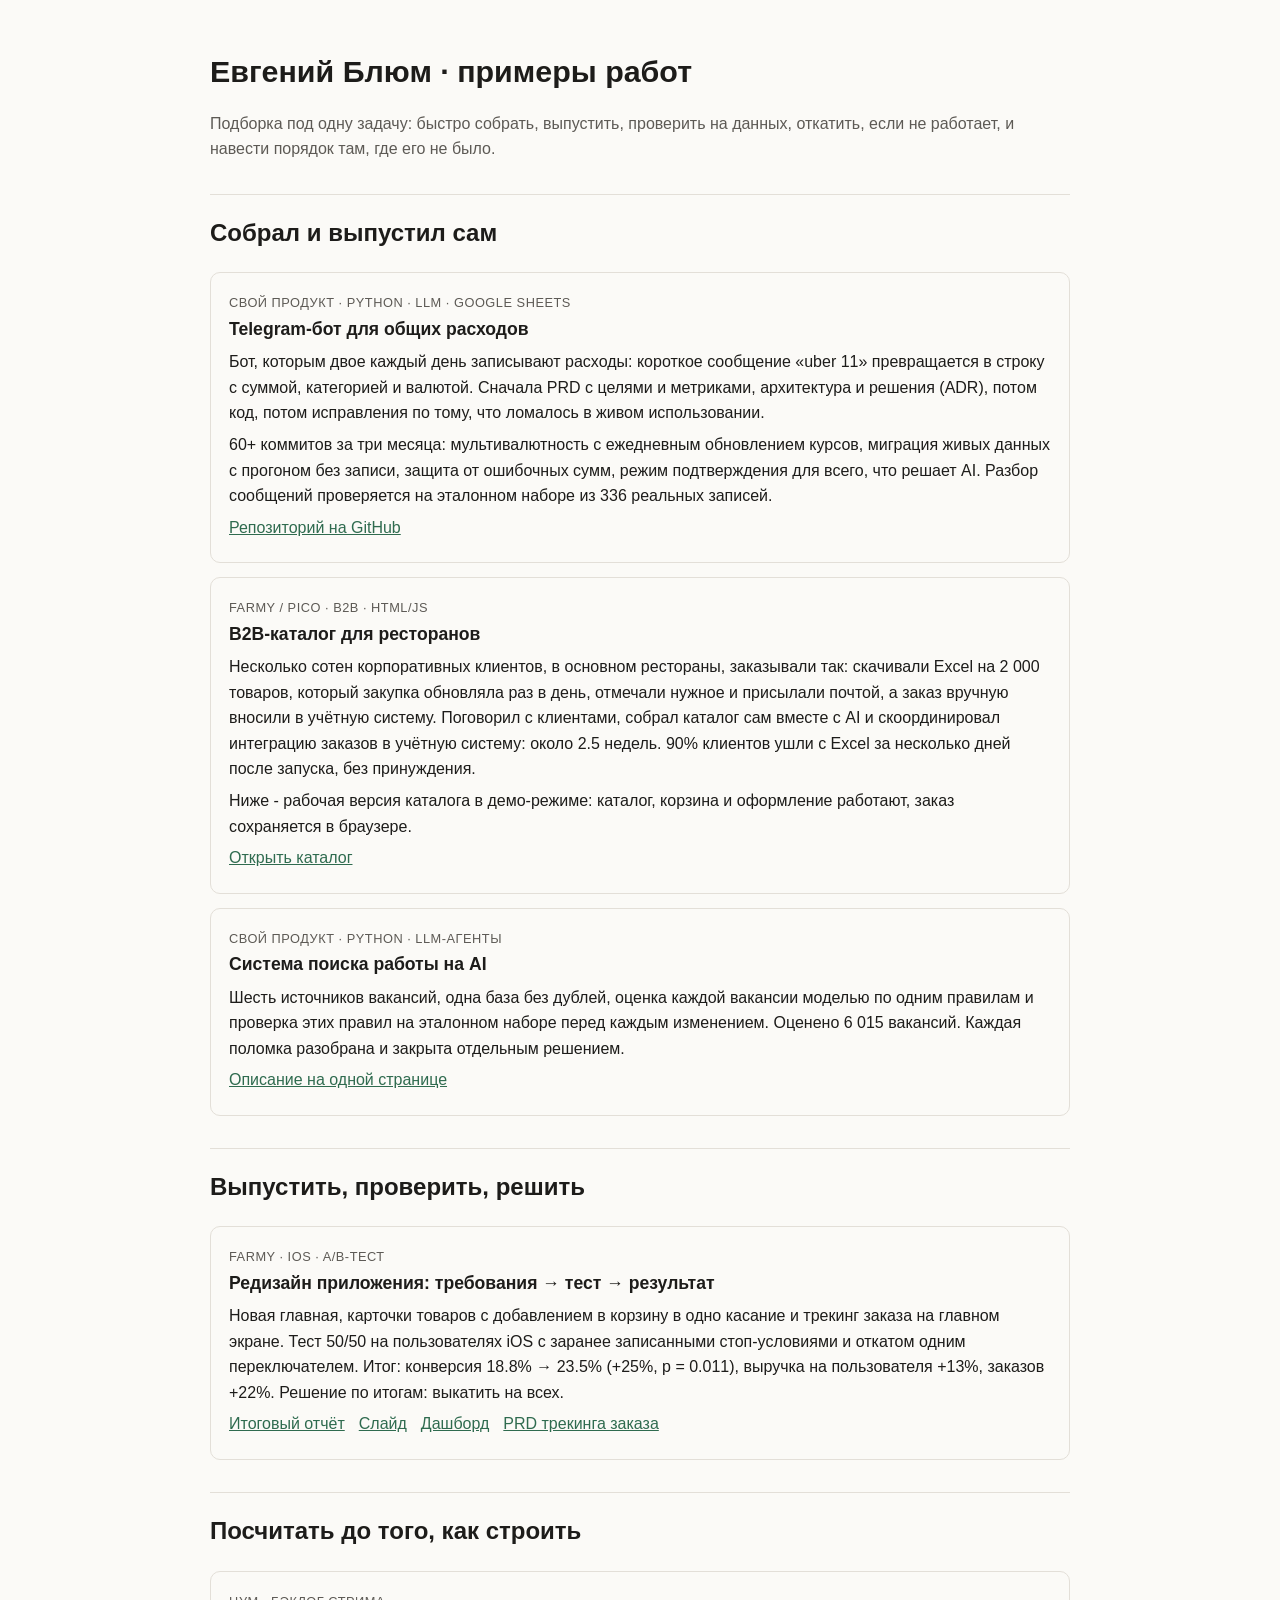
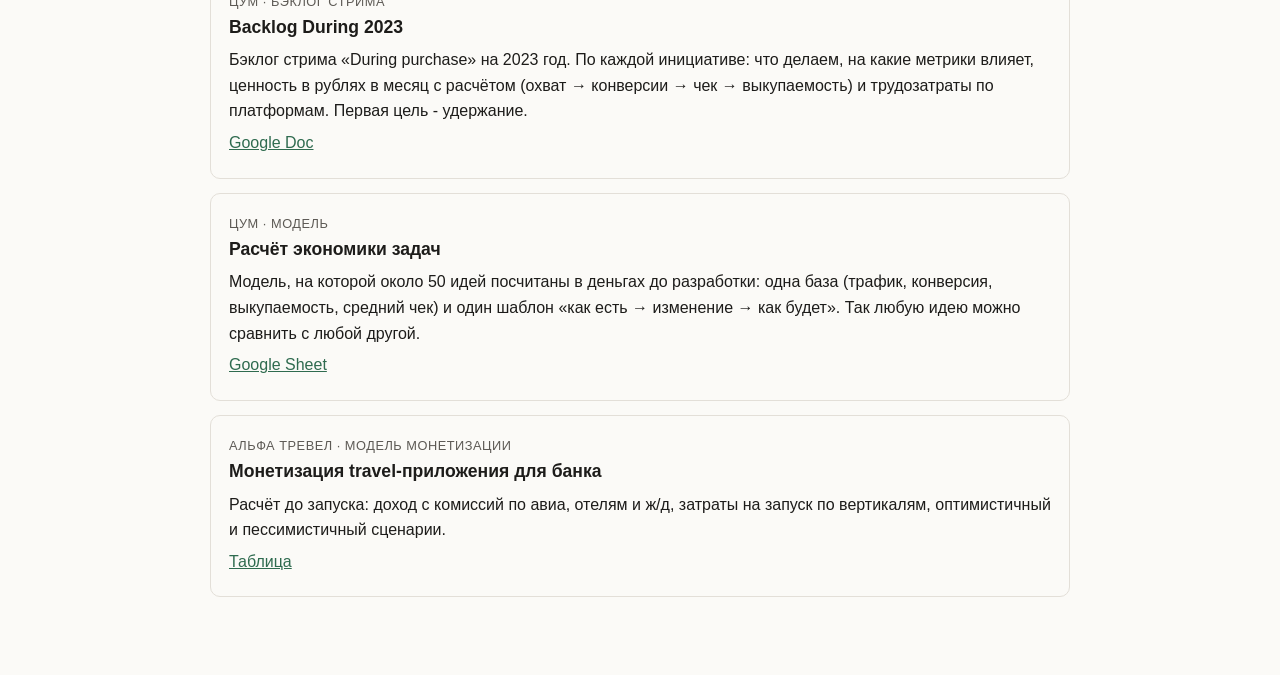
==== index.html @ 43af3b4d "Portfolio: work samples" ====
<!doctype html>
<html lang="ru">
<head>
<meta charset="utf-8">
<meta name="viewport" content="width=device-width, initial-scale=1">
<title>Евгений Блюм · примеры работ</title>
<link rel="stylesheet" href="doc.css">
<style>
.item{border:1px solid var(--line);border-radius:10px;padding:16px 18px;margin:14px 0}
.item h3{margin:0 0 6px;font-size:1.1rem}
.item p{margin:6px 0}
.links a{margin-right:14px;white-space:nowrap}
.lead{color:var(--muted)}
.tag{font-size:.8rem;color:var(--muted);text-transform:uppercase;letter-spacing:.04em}
</style>
</head>
<body>
<main>
<h1>Евгений Блюм · примеры работ</h1>
<p class="lead">Подборка под одну задачу: быстро собрать, выпустить, проверить на данных, откатить, если не работает, и навести порядок там, где его не было.</p>

<h2>Собрал и выпустил сам</h2>

<div class="item">
<span class="tag">Свой продукт · Python · LLM · Google Sheets</span>
<h3>Telegram-бот для общих расходов</h3>
<p>Бот, которым двое каждый день записывают расходы: короткое сообщение «uber 11» превращается в строку с суммой, категорией и валютой. Сначала PRD с целями и метриками, архитектура и решения (ADR), потом код, потом исправления по тому, что ломалось в живом использовании.</p>
<p>60+ коммитов за три месяца: мультивалютность с ежедневным обновлением курсов, миграция живых данных с прогоном без записи, защита от ошибочных сумм, режим подтверждения для всего, что решает AI. Разбор сообщений проверяется на эталонном наборе из 336 реальных записей.</p>
<p class="links"><a href="https://github.com/tatah607/expenses-bot">Репозиторий на GitHub</a></p>
</div>

<div class="item">
<span class="tag">Farmy / Pico · B2B · HTML/JS</span>
<h3>B2B-каталог для ресторанов</h3>
<p>Несколько сотен корпоративных клиентов, в основном рестораны, заказывали так: скачивали Excel на 2 000 товаров, который закупка обновляла раз в день, отмечали нужное и присылали почтой, а заказ вручную вносили в учётную систему. Поговорил с клиентами, собрал каталог сам вместе с AI и скоординировал интеграцию заказов в учётную систему: около 2.5 недель. 90% клиентов ушли с Excel за несколько дней после запуска, без принуждения.</p>
<p>Ниже - рабочая версия каталога в демо-режиме: каталог, корзина и оформление работают, заказ сохраняется в браузере.</p>
<p class="links"><a href="pico/">Открыть каталог</a></p>
</div>

<div class="item">
<span class="tag">Свой продукт · Python · LLM-агенты</span>
<h3>Система поиска работы на AI</h3>
<p>Шесть источников вакансий, одна база без дублей, оценка каждой вакансии моделью по одним правилам и проверка этих правил на эталонном наборе перед каждым изменением. Оценено 6 015 вакансий. Каждая поломка разобрана и закрыта отдельным решением.</p>
<p class="links"><a href="job-search/">Описание на одной странице</a></p>
</div>

<h2>Выпустить, проверить, решить</h2>

<div class="item">
<span class="tag">Farmy · iOS · A/B-тест</span>
<h3>Редизайн приложения: требования → тест → результат</h3>
<p>Новая главная, карточки товаров с добавлением в корзину в одно касание и трекинг заказа на главном экране. Тест 50/50 на пользователях iOS с заранее записанными стоп-условиями и откатом одним переключателем. Итог: конверсия 18.8% → 23.5% (+25%, p = 0.011), выручка на пользователя +13%, заказов +22%. Решение по итогам: выкатить на всех.</p>
<p class="links"><a href="farmy/ab-report.html">Итоговый отчёт</a><a href="farmy/ab-slide.html">Слайд</a><a href="farmy/ab-dashboard.html">Дашборд</a><a href="farmy/prd-order-tracking.html">PRD трекинга заказа</a></p>
</div>

<h2>Посчитать до того, как строить</h2>

<div class="item">
<span class="tag">ЦУМ · бэклог стрима</span>
<h3>Backlog During 2023</h3>
<p>Бэклог стрима «During purchase» на 2023 год. По каждой инициативе: что делаем, на какие метрики влияет, ценность в рублях в месяц с расчётом (охват → конверсии → чек → выкупаемость) и трудозатраты по платформам. Первая цель - удержание.</p>
<p class="links"><a href="https://docs.google.com/document/d/1kgqPb0C3RrmeOR41KbK_xIZgDHC7muoxwWZ25m1e4c0/edit">Google Doc</a></p>
</div>

<div class="item">
<span class="tag">ЦУМ · модель</span>
<h3>Расчёт экономики задач</h3>
<p>Модель, на которой около 50 идей посчитаны в деньгах до разработки: одна база (трафик, конверсия, выкупаемость, средний чек) и один шаблон «как есть → изменение → как будет». Так любую идею можно сравнить с любой другой.</p>
<p class="links"><a href="https://docs.google.com/spreadsheets/d/1RNnV2feDvsq8Nw9Qgnt2eizBcwV6LCxNOON9UDa2UpI/edit">Google Sheet</a></p>
</div>

<div class="item">
<span class="tag">Альфа Тревел · модель монетизации</span>
<h3>Монетизация travel-приложения для банка</h3>
<p>Расчёт до запуска: доход с комиссий по авиа, отелям и ж/д, затраты на запуск по вертикалям, оптимистичный и пессимистичный сценарии.</p>
<p class="links"><a href="https://drive.google.com/file/d/1NDzs3a_Ss0D50z-XrWB2sniayHkzBZwA/view">Таблица</a></p>
</div>
</main>
</body>
</html>
---- doc.css ----
:root{--bg:#fbfaf7;--fg:#1d1c1a;--muted:#5d5a55;--line:#e3dfd8;--accent:#2f6b4f;--code:#f1eee8}
@media (prefers-color-scheme:dark){:root{--bg:#161614;--fg:#ecebe8;--muted:#a6a39c;--line:#33322f;--accent:#7fc4a1;--code:#22211f}}
body{background:var(--bg);color:var(--fg);font:16px/1.6 -apple-system,BlinkMacSystemFont,"Segoe UI",Roboto,Arial,sans-serif;margin:0;padding:32px 20px 64px}
main,body>header,body>nav{max-width:860px;margin:0 auto}
a{color:var(--accent)} h1{font-size:1.9rem;line-height:1.25} h2{margin-top:2rem;border-top:1px solid var(--line);padding-top:1.2rem}
table{border-collapse:collapse;width:100%;display:block;overflow-x:auto} th,td{border:1px solid var(--line);padding:6px 10px;text-align:left;vertical-align:top}
code,pre{background:var(--code);border-radius:4px} pre{padding:12px;overflow-x:auto} code{padding:1px 4px}
.back{display:inline-block;margin-bottom:18px;font-size:.95rem}
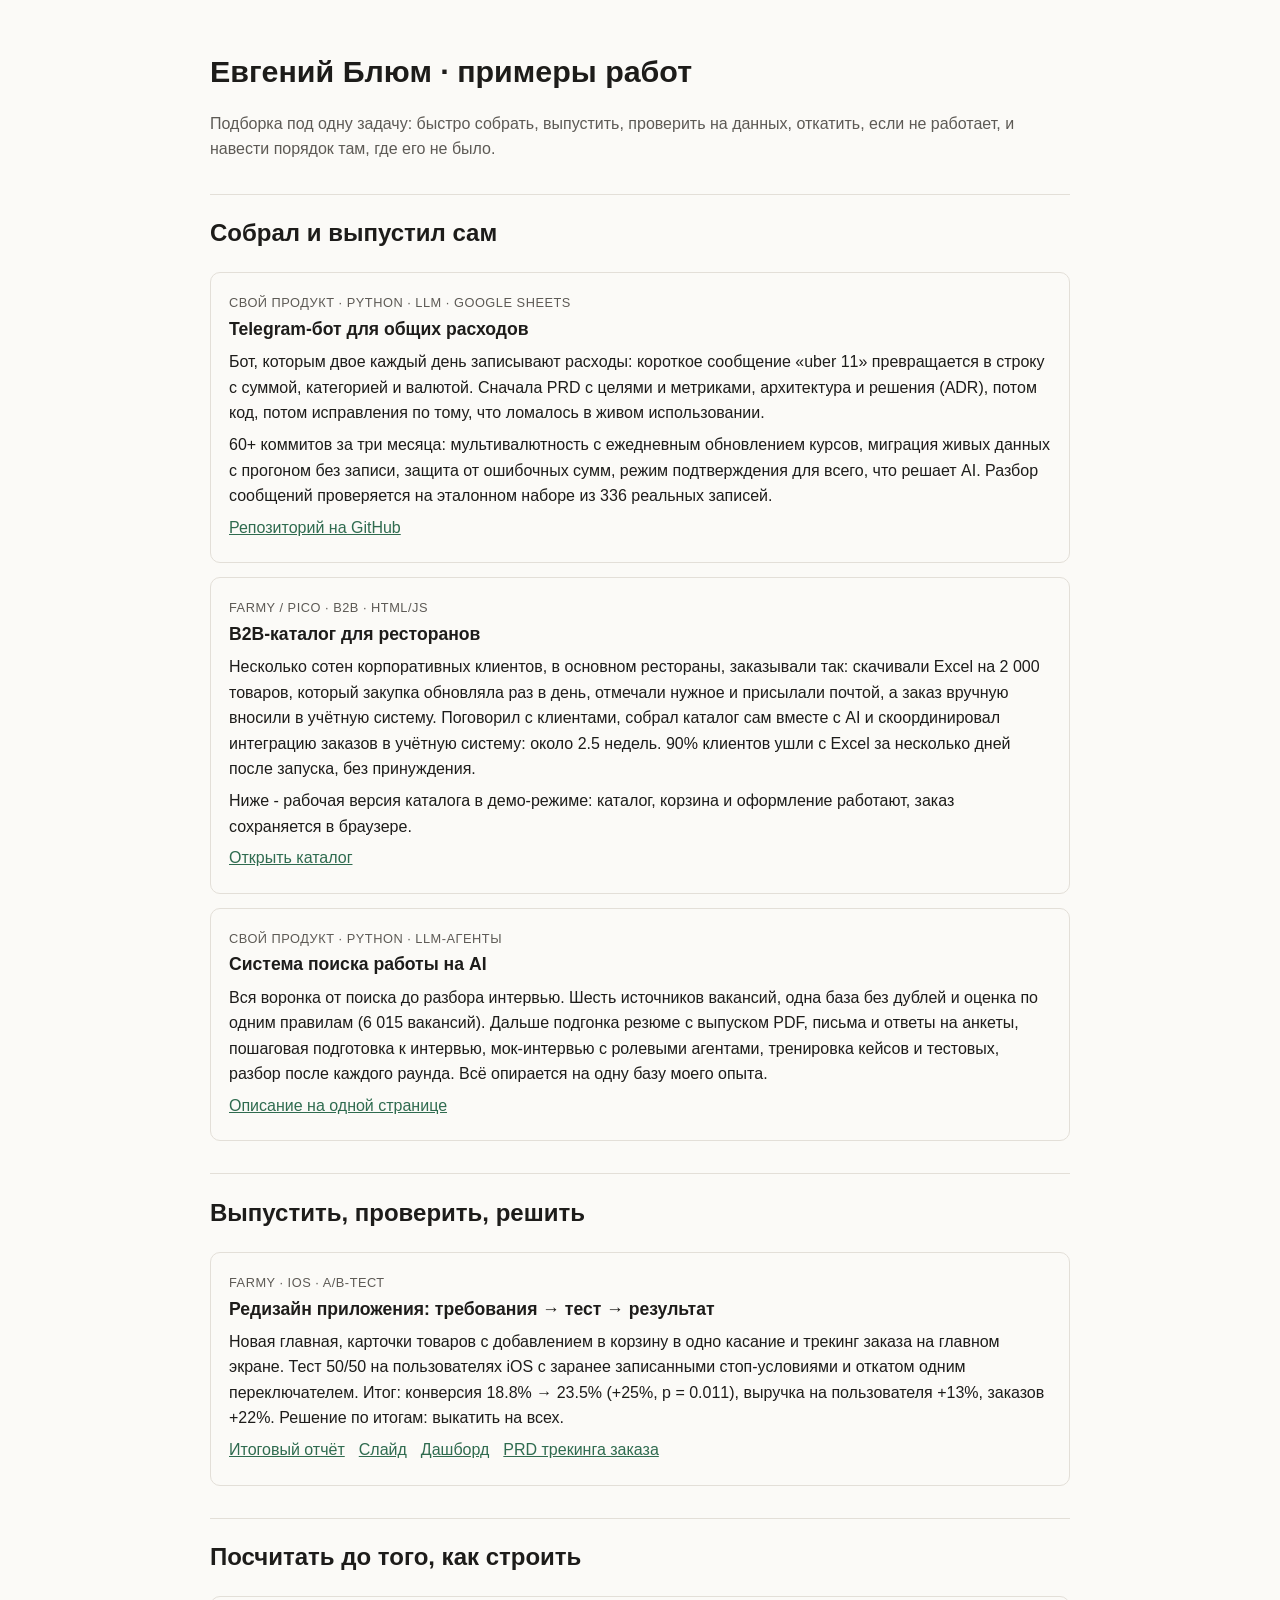
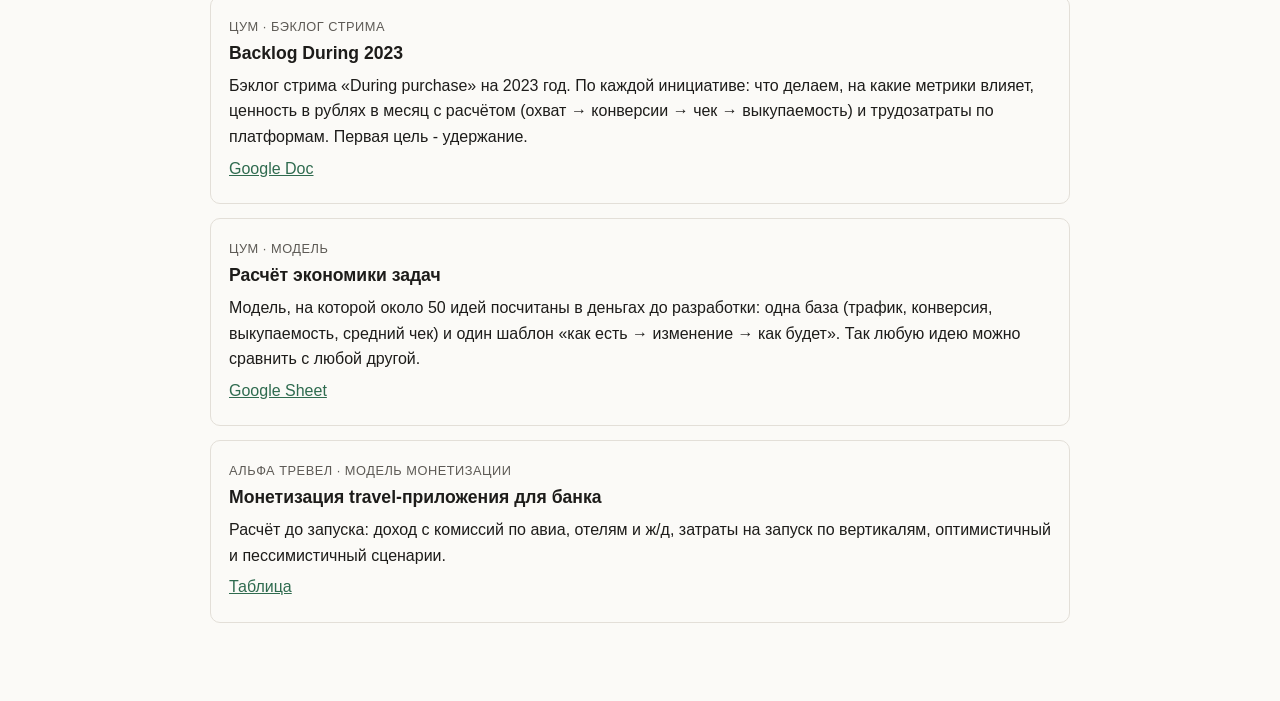
==== commit 3101b955: "Job search: describe the whole funnel" ====
--- a/index.html
+++ b/index.html
@@ -40,7 +40,7 @@
 <div class="item">
 <span class="tag">Свой продукт · Python · LLM-агенты</span>
 <h3>Система поиска работы на AI</h3>
-<p>Шесть источников вакансий, одна база без дублей, оценка каждой вакансии моделью по одним правилам и проверка этих правил на эталонном наборе перед каждым изменением. Оценено 6 015 вакансий. Каждая поломка разобрана и закрыта отдельным решением.</p>
+<p>Вся воронка от поиска до разбора интервью. Шесть источников вакансий, одна база без дублей и оценка по одним правилам (6 015 вакансий). Дальше подгонка резюме с выпуском PDF, письма и ответы на анкеты, пошаговая подготовка к интервью, мок-интервью с ролевыми агентами, тренировка кейсов и тестовых, разбор после каждого раунда. Всё опирается на одну базу моего опыта.</p>
 <p class="links"><a href="job-search/">Описание на одной странице</a></p>
 </div>
 
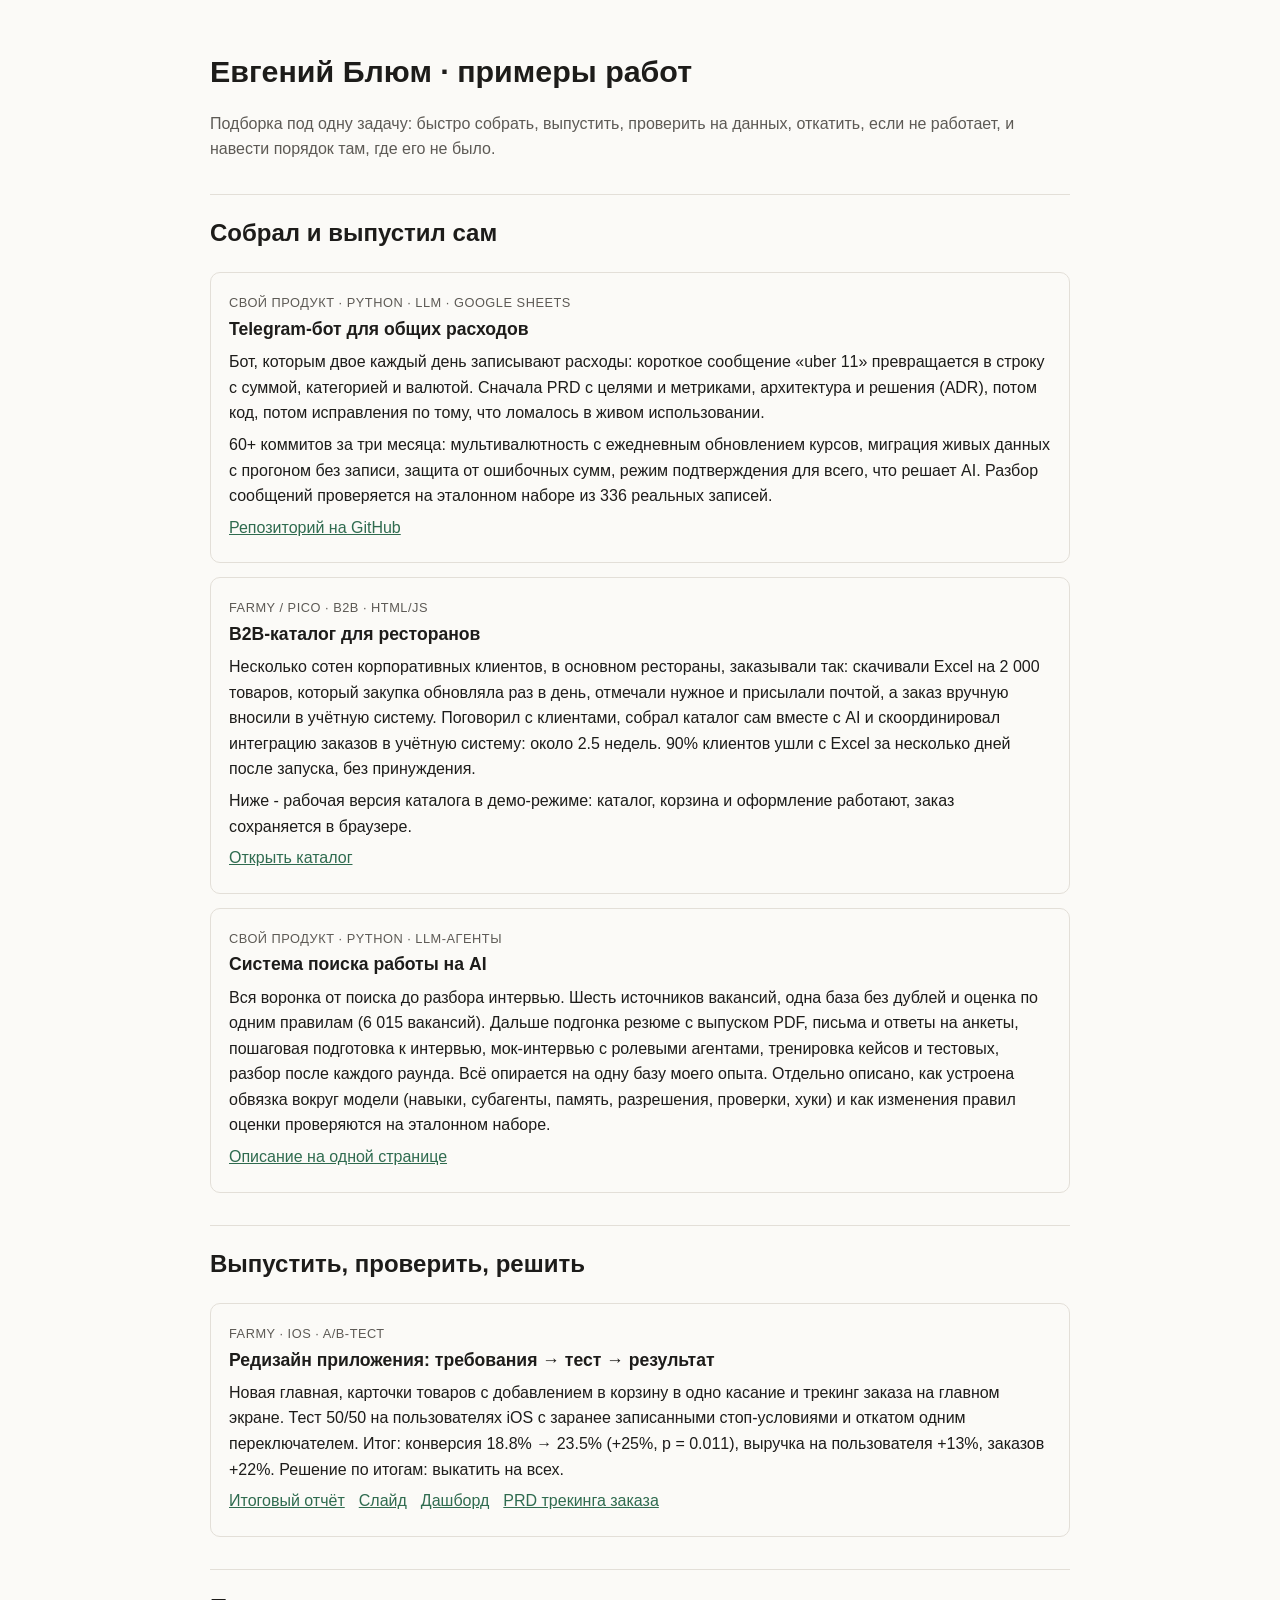
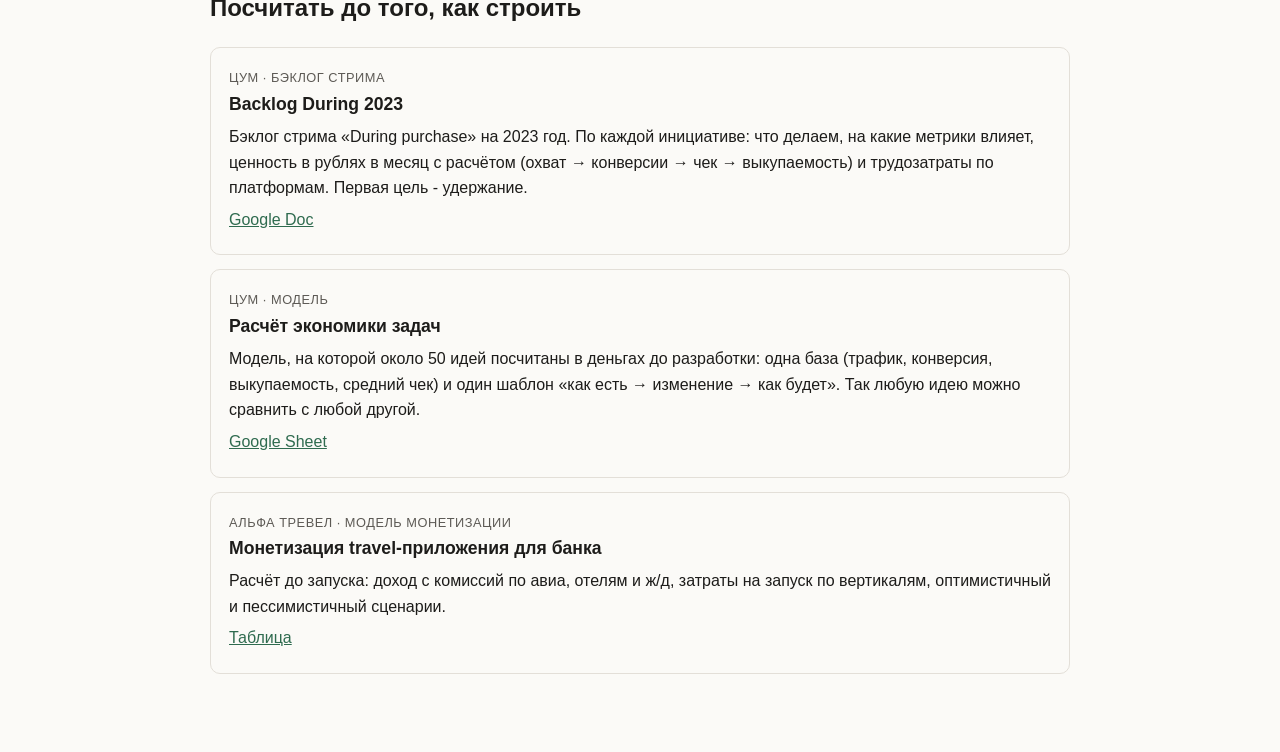
==== commit a5f2f3e4: "Job search: harness and evals" ====
--- a/index.html
+++ b/index.html
@@ -40,7 +40,7 @@
 <div class="item">
 <span class="tag">Свой продукт · Python · LLM-агенты</span>
 <h3>Система поиска работы на AI</h3>
-<p>Вся воронка от поиска до разбора интервью. Шесть источников вакансий, одна база без дублей и оценка по одним правилам (6 015 вакансий). Дальше подгонка резюме с выпуском PDF, письма и ответы на анкеты, пошаговая подготовка к интервью, мок-интервью с ролевыми агентами, тренировка кейсов и тестовых, разбор после каждого раунда. Всё опирается на одну базу моего опыта.</p>
+<p>Вся воронка от поиска до разбора интервью. Шесть источников вакансий, одна база без дублей и оценка по одним правилам (6 015 вакансий). Дальше подгонка резюме с выпуском PDF, письма и ответы на анкеты, пошаговая подготовка к интервью, мок-интервью с ролевыми агентами, тренировка кейсов и тестовых, разбор после каждого раунда. Всё опирается на одну базу моего опыта. Отдельно описано, как устроена обвязка вокруг модели (навыки, субагенты, память, разрешения, проверки, хуки) и как изменения правил оценки проверяются на эталонном наборе.</p>
 <p class="links"><a href="job-search/">Описание на одной странице</a></p>
 </div>
 
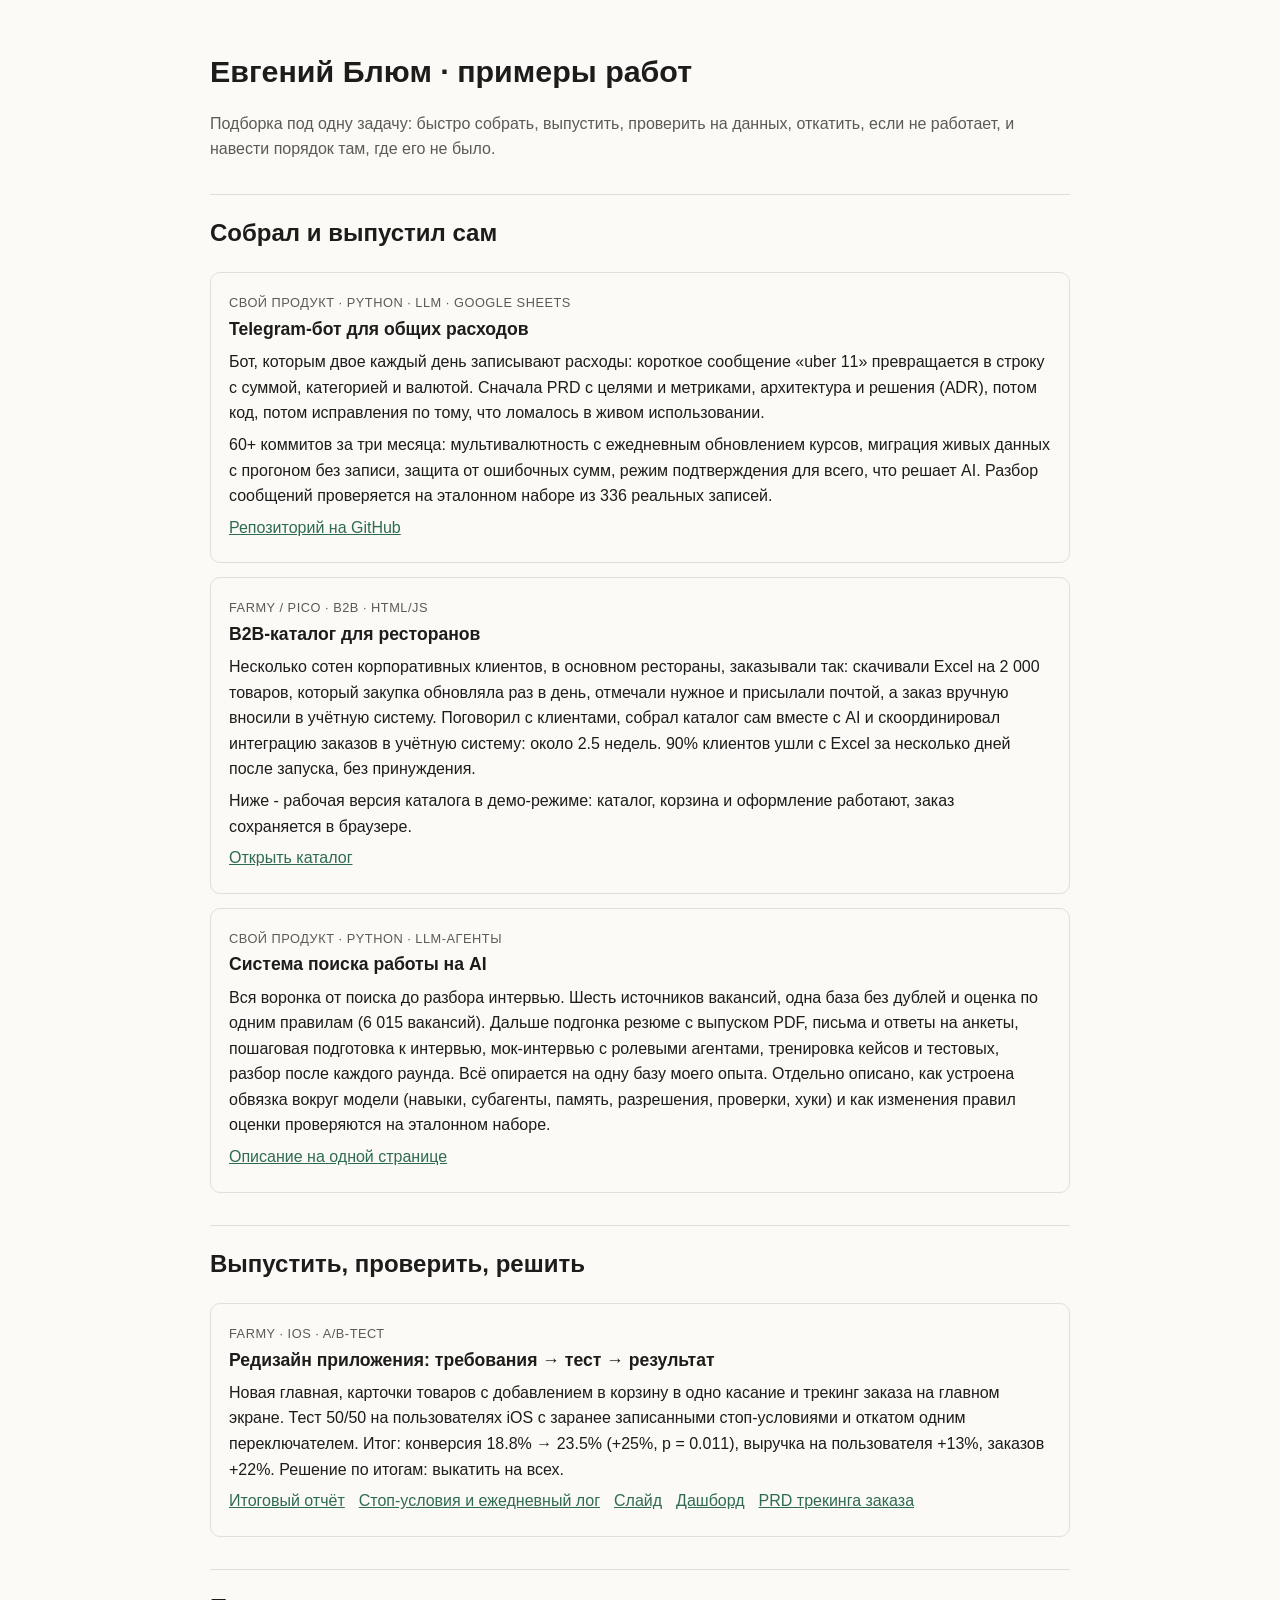
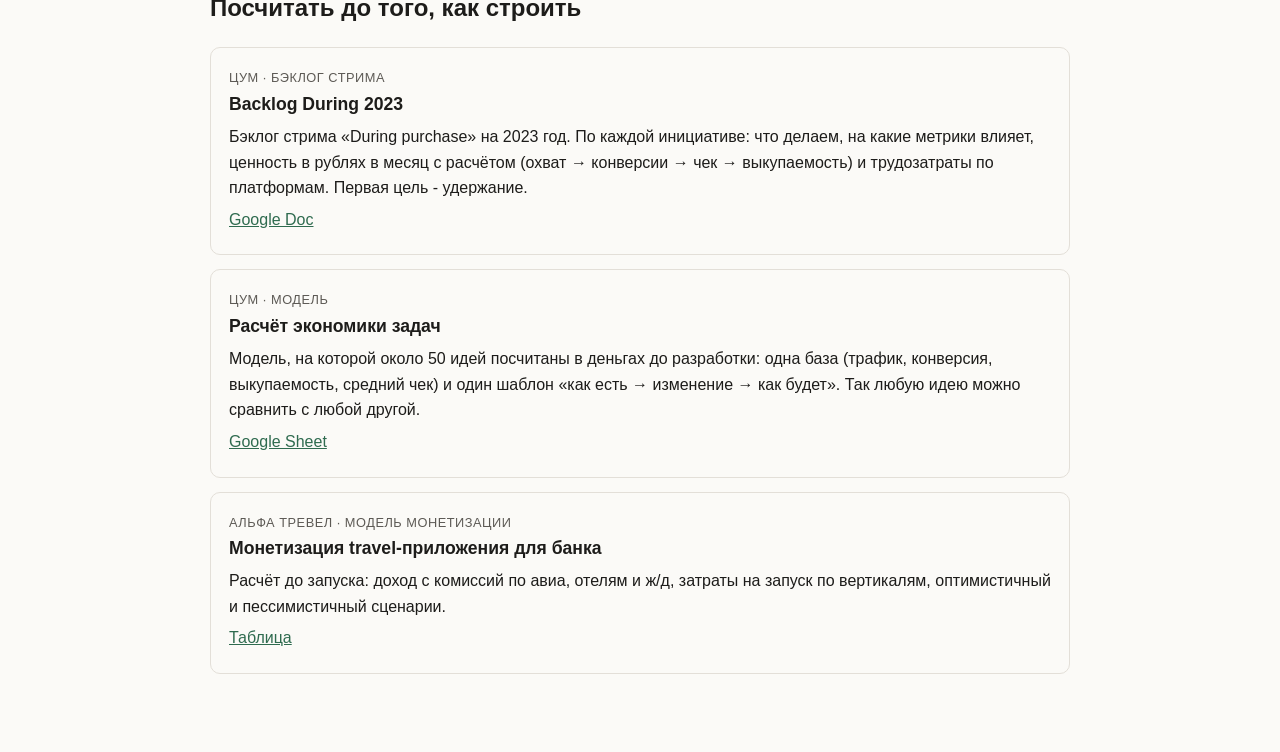
==== commit c5721bbe: "Farmy A/B: stop conditions and daily log" ====
--- a/index.html
+++ b/index.html
@@ -50,7 +50,7 @@
 <span class="tag">Farmy · iOS · A/B-тест</span>
 <h3>Редизайн приложения: требования → тест → результат</h3>
 <p>Новая главная, карточки товаров с добавлением в корзину в одно касание и трекинг заказа на главном экране. Тест 50/50 на пользователях iOS с заранее записанными стоп-условиями и откатом одним переключателем. Итог: конверсия 18.8% → 23.5% (+25%, p = 0.011), выручка на пользователя +13%, заказов +22%. Решение по итогам: выкатить на всех.</p>
-<p class="links"><a href="farmy/ab-report.html">Итоговый отчёт</a><a href="farmy/ab-slide.html">Слайд</a><a href="farmy/ab-dashboard.html">Дашборд</a><a href="farmy/prd-order-tracking.html">PRD трекинга заказа</a></p>
+<p class="links"><a href="farmy/ab-report.html">Итоговый отчёт</a><a href="farmy/ab-log.html">Стоп-условия и ежедневный лог</a><a href="farmy/ab-slide.html">Слайд</a><a href="farmy/ab-dashboard.html">Дашборд</a><a href="farmy/prd-order-tracking.html">PRD трекинга заказа</a></p>
 </div>
 
 <h2>Посчитать до того, как строить</h2>
